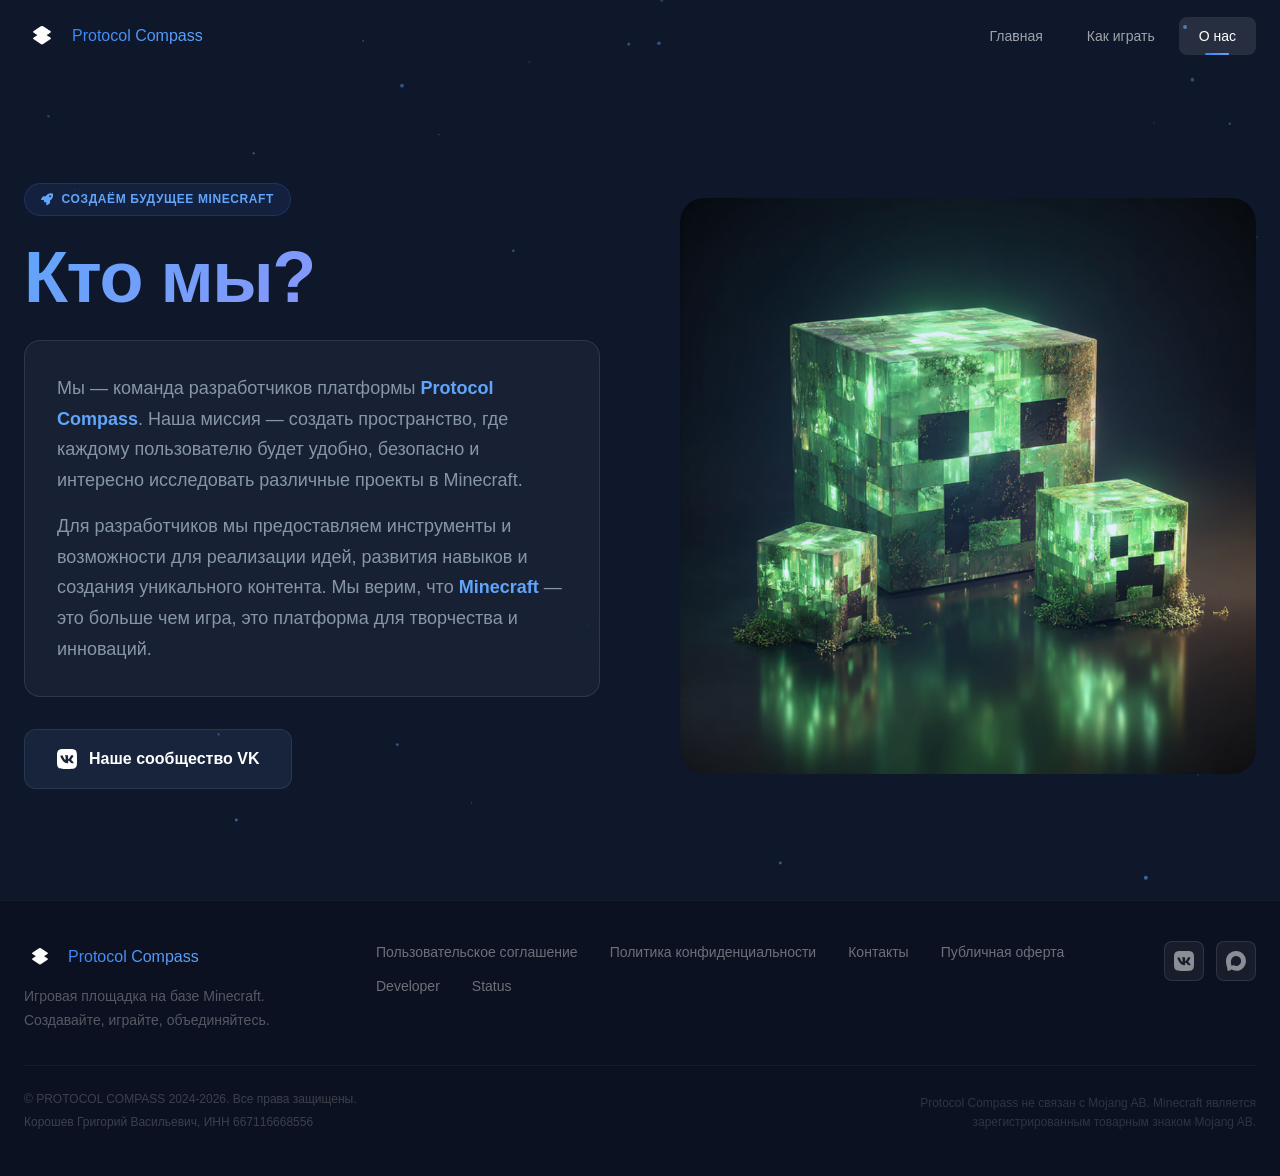
==== about.html @ 7a288d3c "first commit" ====
<!DOCTYPE html>
<html lang="ru">
<head>
  <meta charset="UTF-8" />
  <meta name="viewport" content="width=device-width, initial-scale=1.0" />
  <title>О нас — Protocol Compass</title>
  <link rel="stylesheet" href="css/style.css" />
  <link rel="stylesheet" href="https://cdnjs.cloudflare.com/ajax/libs/font-awesome/6.5.1/css/all.min.css" />
</head>
<body class="">
  <canvas id="particle-canvas" aria-hidden="true"></canvas>
  <header class="header">
    <div class="header-inner">
      <a href="index.html" class="logo">
        <img src="assets/logo-compass.png" alt="Protocol Compass" />
        <span class="gradient-text-blue font-bold text-lg">Protocol Compass</span>
      </a>
      <nav class="nav-desktop">
        <a href="index.html" class="">Главная</a>
        <a href="how-to-play.html" class="">Как играть</a>
        <a href="about.html" class="active">О нас</a>
      </nav>
      <button class="mobile-toggle" aria-label="Menu">
        <i class="fas fa-bars"></i>
      </button>
    </div>
    <div class="mobile-menu">
      <a href="index.html" class="">Главная</a>
      <a href="how-to-play.html" class="">Как играть</a>
      <a href="about.html" class="active">О нас</a>
    </div>
  </header>
  <main>
    <div class="relative z-10">
      <section class="about-section">
        <div class="hero-inner">
          <div class="hero-content">
            <div class="hero-badge anim-fade-up">
              <i class="fas fa-rocket text-xs text-blue-400"></i>
              <span>Создаём будущее Minecraft</span>
            </div>
            <h1 class="hero-title gradient-text anim-fade-up delay-1">
              Кто мы?
            </h1>
            <div class="about-box anim-fade-up delay-2">
              <p>
                Мы — команда разработчиков платформы <span class="highlight">Protocol Compass</span>.
                Наша миссия — создать пространство, где каждому пользователю будет удобно,
                безопасно и интересно исследовать различные проекты в Minecraft.
              </p>
              <p>
                Для разработчиков мы предоставляем инструменты и возможности для реализации
                идей, развития навыков и создания уникального контента. Мы верим, что
                <span class="highlight">Minecraft</span> — это больше чем игра, это платформа для творчества и
                инноваций.
              </p>
            </div>
            <div class="about-buttons anim-fade-up delay-3">
              <a href="" target="_blank" rel="noopener noreferrer" class="btn btn-vk">
                <svg width="20" height="20" viewBox="0 0 24 24" fill="none" xmlns="http://www.w3.org/2000/svg"
                  style="display:inline-block;vertical-align:middle;">
                  <path
                    d="M15.684 0H8.316C1.592 0 0 1.592 0 8.316v7.368C0 22.408 1.592 24 8.316 24h7.368C22.408 24 24 22.408 24 15.684V8.316C24 1.592 22.408 0 15.684 0zm3.692 17.123h-1.744c-.66 0-.864-.525-2.05-1.714-1.033-1.033-1.49-1.171-1.744-1.171-.356 0-.458.102-.458.593v1.575c0 .424-.135.678-1.253.678-1.846 0-3.896-1.118-5.335-3.202C4.624 10.857 4 8.673 4 8.22c0-.254.102-.491.593-.491h1.744c.44 0 .61.203.78.677.847 2.456 2.274 4.607 2.862 4.607.22 0 .322-.102.322-.66V9.721c-.068-1.186-.695-1.287-.695-1.71 0-.203.17-.407.44-.407h2.744c.373 0 .508.203.508.643v3.473c0 .372.17.508.271.508.22 0 .407-.136.813-.542 1.254-1.406 2.151-3.574 2.151-3.574.119-.254.322-.491.763-.491h1.744c.525 0 .644.27.525.643-.22 1.017-2.354 4.031-2.354 4.031-.186.305-.254.44 0 .78.186.254.796.779 1.203 1.253.745.847 1.32 1.558 1.473 2.05.17.49-.085.744-.576.744z"
                    fill="currentColor" />
                </svg>
                Наше сообщество VK
              </a>
            </div>
          </div>
          <div class="about-image anim-scale delay-2">
            <div class="about-image-inner" style="padding: 0; background: transparent; border: none;">
              <img src="assets/crip.png" alt="Protocol Compass"
                style="width: 100%; height: 100%; object-fit: cover; border-radius: 24px;" />
            </div>
          </div>
        </div>
      </section>
    </div>
  </main>
  <footer class="footer">
    <div class="footer-inner">
      <div class="footer-top">
        <div class="footer-brand">
          <a href="index.html" class="logo">
            <img src="assets/logo-compass.png" alt="" style="width:32px;height:32px;" />
            <span class="gradient-text-blue font-bold text-lg">Protocol Compass</span>
          </a>
          <p>Игровая площадка на базе Minecraft. Создавайте, играйте, объединяйтесь.</p>
        </div>
        <div class="footer-links">
          <a href="terms.html">Пользовательское соглашение</a>
          <a href="policy.html">Политика конфиденциальности</a>
          <a href="contacts.html">Контакты</a>
          <a href="assets/oferta_667116668556.docx" target="_blank">Публичная оферта</a>
          <a href="https://developer.protocol-compass.ru" target="_blank">Developer</a>
          <a href="https://status.protocol-compass.ru" target="_blank">Status</a>
        </div>
        <div class="footer-social">
          <a href="" target="_blank" rel="noopener noreferrer" aria-label="VK">
            <svg width="20" height="20" viewBox="0 0 24 24" fill="none" xmlns="http://www.w3.org/2000/svg"
              style="display:inline-block;vertical-align:middle;">
              <path
                d="M15.684 0H8.316C1.592 0 0 1.592 0 8.316v7.368C0 22.408 1.592 24 8.316 24h7.368C22.408 24 24 22.408 24 15.684V8.316C24 1.592 22.408 0 15.684 0zm3.692 17.123h-1.744c-.66 0-.864-.525-2.05-1.714-1.033-1.033-1.49-1.171-1.744-1.171-.356 0-.458.102-.458.593v1.575c0 .424-.135.678-1.253.678-1.846 0-3.896-1.118-5.335-3.202C4.624 10.857 4 8.673 4 8.22c0-.254.102-.491.593-.491h1.744c.44 0 .61.203.78.677.847 2.456 2.274 4.607 2.862 4.607.22 0 .322-.102.322-.66V9.721c-.068-1.186-.695-1.287-.695-1.71 0-.203.17-.407.44-.407h2.744c.373 0 .508.203.508.643v3.473c0 .372.17.508.271.508.22 0 .407-.136.813-.542 1.254-1.406 2.151-3.574 2.151-3.574.119-.254.322-.491.763-.491h1.744c.525 0 .644.27.525.643-.22 1.017-2.354 4.031-2.354 4.031-.186.305-.254.44 0 .78.186.254.796.779 1.203 1.253.745.847 1.32 1.558 1.473 2.05.17.49-.085.744-.576.744z"
                fill="currentColor" />
            </svg>
          </a>
          <a href="" target="_blank" rel="noopener noreferrer" aria-label="Max">
            <svg width="20" height="20" viewBox="0 0 42 42" fill="none" xmlns="http://www.w3.org/2000/svg"
              style="display:inline-block;vertical-align:middle;">
              <path fill-rule="evenodd" clip-rule="evenodd"
                d="M21.39 41.58C17.28 41.58 15.37 40.98 12.05 38.58C9.95 41.28 3.3 43.39 3.01 39.78C3.01 37.07 2.41 34.78 1.73 32.28C0.92 29.2 0 25.77 0 20.8C0 8.93 9.74 0 21.28 0C32.83 0 41.88 9.37 41.88 20.91C41.8986 26.3666 39.7516 31.6076 35.9101 35.4829C32.0686 39.3581 26.8465 41.5509 21.39 41.58ZM21.56 10.26C15.94 9.97 11.56 13.86 10.59 19.96C9.79 25.01 11.21 31.16 12.42 31.48C13 31.62 14.46 30.44 15.37 29.53C16.8747 30.5695 18.627 31.1938 20.45 31.34C23.2493 31.4746 25.9896 30.5057 28.0821 28.6414C30.1745 26.777 31.452 24.1662 31.64 21.37C31.7494 18.568 30.7545 15.8351 28.8694 13.7592C26.9842 11.6833 24.3595 10.4303 21.56 10.27V10.26Z"
                fill="currentColor" />
            </svg>
          </a>
        </div>
      </div>
      <div class="footer-bottom">
        <div class="footer-copyright">
          <p>© PROTOCOL COMPASS 2024-2026. Все права защищены.</p>
          <p>Корошев Григорий Васильевич, ИНН 667116668556</p>
        </div>
        <p class="footer-disclaimer">
          Protocol Compass не связан с Mojang AB. Minecraft является зарегистрированным товарным знаком Mojang AB.
        </p>
      </div>
    </div>
  </footer>
  <script src="js/main.js"></script>
</body>
</html>
---- css/style.css ----
:root {
  --primary: #3b82f6;
  --primary-light: #60a5fa;
  --primary-dark: #2563eb;
  --surface: #0f172a;
  --surface-light: #1e293b;
  --accent-blue: #60a5fa;
  --accent-muted: #94a3b8;
  --vk: #4c75a3;
  --max: #4681f4;
}

*,
*::before,
*::after {
  margin: 0;
  padding: 0;
  box-sizing: border-box;
}

html {
  scroll-behavior: smooth;
}

body {
  font-family:
    -apple-system, BlinkMacSystemFont, "Segoe UI", Roboto, sans-serif;
  background: var(--surface);
  color: #fff;
  line-height: 1.6;
  overflow-x: hidden;
}

a {
  text-decoration: none;
  color: inherit;
}

img {
  max-width: 100%;
  display: block;
}

.gradient-text {
  background: linear-gradient(135deg, #60a5fa, #a78bfa);
  -webkit-background-clip: text;
  -webkit-text-fill-color: transparent;
  background-clip: text;
}

.gradient-text-blue {
  background: linear-gradient(135deg, #3b82f6, #60a5fa);
  -webkit-background-clip: text;
  -webkit-text-fill-color: transparent;
  background-clip: text;
}

.glass {
  background: rgba(30, 41, 59, 0.6);
  backdrop-filter: blur(12px);
  border: 1px solid rgba(255, 255, 255, 0.08);
}

.glass-dark {
  background: rgba(15, 23, 42, 0.85);
  backdrop-filter: blur(16px);
}

.glow-button {
  box-shadow: 0 0 20px rgba(59, 130, 246, 0.3);
}

.glow-blue {
  box-shadow: 0 0 40px rgba(59, 130, 246, 0.15);
}

@keyframes pulse-slow {
  0%,
  100% {
    opacity: 1;
  }
  50% {
    opacity: 0.5;
  }
}

@keyframes fadeInUp {
  from {
    opacity: 0;
    transform: translateY(40px);
  }
  to {
    opacity: 1;
    transform: translateY(0);
  }
}

@keyframes fadeIn {
  from {
    opacity: 0;
  }
  to {
    opacity: 1;
  }
}

@keyframes scaleIn {
  from {
    opacity: 0;
    transform: scale(0.9);
  }
  to {
    opacity: 1;
    transform: scale(1);
  }
}

.animate-pulse-slow {
  animation: pulse-slow 3s ease-in-out infinite;
}

.anim-fade-up {
  animation: fadeInUp 0.8s ease-out forwards;
}

.anim-fade {
  animation: fadeIn 0.6s ease-out forwards;
}

.anim-scale {
  animation: scaleIn 1s ease-out forwards;
}

.delay-1 {
  animation-delay: 0.1s;
}
.delay-2 {
  animation-delay: 0.2s;
}
.delay-3 {
  animation-delay: 0.3s;
}
.delay-4 {
  animation-delay: 0.4s;
}
.delay-5 {
  animation-delay: 0.5s;
}
.delay-6 {
  animation-delay: 0.6s;
}

.reveal {
  opacity: 0;
  transform: translateY(30px);
  transition: all 0.8s ease-out;
}

.reveal.visible {
  opacity: 1;
  transform: translateY(0);
}

.header {
  position: fixed;
  top: 0;
  left: 0;
  right: 0;
  z-index: 50;
  transition: all 0.5s ease;
  height: 72px;
}

.header.scrolled {
  background: rgba(15, 23, 42, 0.85);
  backdrop-filter: blur(16px);
  border-bottom: 1px solid rgba(255, 255, 255, 0.1);
  box-shadow: 0 10px 30px rgba(0, 0, 0, 0.2);
}

.header-inner {
  max-width: 1280px;
  margin: 0 auto;
  padding: 0 24px;
  height: 100%;
  display: flex;
  align-items: center;
  justify-content: space-between;
}

.logo {
  display: flex;
  align-items: center;
  gap: 12px;
}

.logo img {
  width: 36px;
  height: 36px;
  object-fit: contain;
  transition: transform 0.3s;
}

.logo:hover img {
  transform: scale(1.1);
}

.nav-desktop {
  display: none;
}

.nav-desktop a {
  position: relative;
  padding: 8px 20px;
  border-radius: 8px;
  font-size: 14px;
  font-weight: 500;
  transition: all 0.3s;
  color: rgba(255, 255, 255, 0.6);
}

.nav-desktop a:hover {
  color: #fff;
  background: rgba(255, 255, 255, 0.05);
}

.nav-desktop a.active {
  color: #fff;
  background: rgba(255, 255, 255, 0.1);
}

.nav-desktop a.active::after {
  content: "";
  position: absolute;
  bottom: 0;
  left: 50%;
  transform: translateX(-50%);
  width: 24px;
  height: 2px;
  background: linear-gradient(90deg, var(--primary), var(--primary-light));
  border-radius: 1px;
}

.mobile-toggle {
  display: flex;
  width: 40px;
  height: 40px;
  align-items: center;
  justify-content: center;
  border-radius: 8px;
  color: rgba(255, 255, 255, 0.7);
  background: transparent;
  border: none;
  cursor: pointer;
  font-size: 18px;
  transition: all 0.3s;
}

.mobile-toggle:hover {
  color: #fff;
  background: rgba(255, 255, 255, 0.1);
}

.mobile-menu {
  display: none;
  background: rgba(15, 23, 42, 0.95);
  backdrop-filter: blur(16px);
  border-top: 1px solid rgba(255, 255, 255, 0.1);
  padding: 16px 24px;
}

.mobile-menu.open {
  display: block;
}

.mobile-menu a {
  display: block;
  padding: 12px 16px;
  border-radius: 8px;
  font-size: 14px;
  font-weight: 500;
  transition: all 0.3s;
  color: rgba(255, 255, 255, 0.6);
  margin-bottom: 4px;
}

.mobile-menu a:hover,
.mobile-menu a.active {
  color: #fff;
  background: rgba(255, 255, 255, 0.1);
}

main {
  position: relative;
  z-index: 10;
  padding-top: 72px;
}

.hero {
  min-height: calc(100vh - 72px);
  display: flex;
  align-items: center;
  padding: 80px 0;
}

.hero-inner {
  max-width: 1280px;
  margin: 0 auto;
  padding: 0 24px;
  width: 100%;
  display: flex;
  flex-direction: column;
  align-items: center;
  gap: 40px;
}

@media (min-width: 1024px) {
  .hero-inner {
    flex-direction: row;
    gap: 80px;
  }
}

.hero-content {
  flex: 1;
  max-width: 640px;
}

.hero-badge {
  display: inline-flex;
  align-items: center;
  gap: 8px;
  padding: 6px 16px;
  border-radius: 9999px;
  background: rgba(59, 130, 246, 0.1);
  border: 1px solid rgba(59, 130, 246, 0.2);
  margin-bottom: 24px;
  font-size: 12px;
  font-weight: 600;
  text-transform: uppercase;
  letter-spacing: 0.05em;
  color: var(--accent-blue);
}

.hero-badge .dot {
  width: 8px;
  height: 8px;
  border-radius: 50%;
  background: #4ade80;
}

.hero-title {
  font-size: 3rem;
  font-weight: 800;
  line-height: 1.05;
  letter-spacing: -0.02em;
  margin-bottom: 24px;
}

@media (min-width: 640px) {
  .hero-title {
    font-size: 3.75rem;
  }
}

@media (min-width: 1024px) {
  .hero-title {
    font-size: 4.5rem;
  }
}

.hero-subtitle {
  font-size: 1.25rem;
  font-weight: 700;
  color: #fff;
  margin-bottom: 16px;
}

@media (min-width: 640px) {
  .hero-subtitle {
    font-size: 1.5rem;
  }
}

.hero-desc {
  font-size: 1.125rem;
  color: rgba(148, 163, 184, 0.8);
  line-height: 1.7;
  margin-bottom: 40px;
  max-width: 512px;
}

.hero-buttons {
  display: flex;
  flex-direction: column;
  gap: 16px;
}

@media (min-width: 640px) {
  .hero-buttons {
    flex-direction: row;
  }
}

.btn {
  display: inline-flex;
  align-items: center;
  justify-content: center;
  gap: 12px;
  padding: 16px 32px;
  border-radius: 12px;
  font-weight: 700;
  font-size: 1rem;
  transition: all 0.3s;
  position: relative;
  overflow: hidden;
}

.btn-primary {
  background: linear-gradient(90deg, var(--primary-dark), var(--primary));
  color: #fff;
  box-shadow: 0 0 20px rgba(59, 130, 246, 0.3);
}

.btn-primary:hover {
  transform: scale(1.03);
}

.btn-primary:active {
  transform: scale(0.98);
}

.btn-vk {
  background: rgba(76, 117, 163, 0.15);
  border: 1px solid rgba(76, 117, 163, 0.25);
  color: #fff;
}

.btn-vk:hover {
  background: rgba(76, 117, 163, 0.25);
  border-color: rgba(76, 117, 163, 0.4);
  transform: scale(1.03);
}

.btn-max {
  background: rgba(70, 129, 244, 0.15);
  border: 1px solid rgba(42, 92, 170, 0.25);
  color: #fff;
}

.btn-max:hover {
  background: rgba(70, 129, 244, 0.25);
  border-color: rgba(42, 92, 170, 0.4);
  transform: scale(1.03);
}

.hero-note {
  margin-top: 16px;
  font-size: 14px;
  color: rgba(96, 165, 250, 0.5);
}

.hero-image {
  flex: 1;
  max-width: 576px;
  width: 100%;
}

.hero-image-inner {
  position: relative;
  border-radius: 24px;
  overflow: hidden;
  border: 1px solid rgba(255, 255, 255, 0.1);
  box-shadow: 0 0 40px rgba(59, 130, 246, 0.15);
  aspect-ratio: 4/3;
}

.hero-image-inner img {
  width: 100%;
  height: 100%;
  object-fit: cover;
}

.hero-image-inner::after {
  content: "";
  position: absolute;
  inset: 0;
  background: linear-gradient(
    to top right,
    rgba(59, 130, 246, 0.1),
    transparent
  );
}

.platforms-section {
  position: relative;
  padding: 96px 0;
  border-top: 1px solid rgba(255, 255, 255, 0.05);
}

.platforms-section::before {
  content: "";
  position: absolute;
  inset: 0;
  background: linear-gradient(
    to bottom,
    transparent,
    rgba(30, 41, 59, 0.3),
    transparent
  );
  pointer-events: none;
}

.section-header {
  text-align: center;
  margin-bottom: 64px;
}

.section-badge {
  display: inline-flex;
  padding: 6px 16px;
  border-radius: 9999px;
  background: rgba(59, 130, 246, 0.1);
  border: 1px solid rgba(59, 130, 246, 0.2);
  font-size: 12px;
  font-weight: 700;
  text-transform: uppercase;
  letter-spacing: 0.05em;
  color: var(--accent-blue);
  margin-bottom: 16px;
}

.section-title {
  font-size: 2.25rem;
  font-weight: 700;
  color: #fff;
  margin-bottom: 16px;
}

@media (min-width: 640px) {
  .section-title {
    font-size: 3rem;
  }
}

.section-subtitle {
  font-size: 1.125rem;
  color: rgba(148, 163, 184, 0.7);
  max-width: 448px;
  margin: 0 auto;
}

.platforms-grid {
  max-width: 1280px;
  margin: 0 auto;
  padding: 0 24px;
  display: grid;
  grid-template-columns: 1fr;
  gap: 24px;
}

@media (min-width: 768px) {
  .platforms-grid {
    grid-template-columns: repeat(3, 1fr);
  }
}

.platform-card {
  background: rgba(30, 41, 59, 0.6);
  backdrop-filter: blur(12px);
  border: 1px solid rgba(255, 255, 255, 0.08);
  border-radius: 16px;
  padding: 32px;
  text-align: center;
  transition: all 0.5s;
  position: relative;
}

.platform-card:hover {
  transform: translateY(-8px);
  border-color: rgba(59, 130, 246, 0.3);
}

.platform-badge {
  position: absolute;
  top: 16px;
  right: 16px;
  font-size: 10px;
  font-weight: 700;
  text-transform: uppercase;
  letter-spacing: 0.05em;
  padding: 4px 10px;
  border-radius: 9999px;
  background: rgba(245, 158, 11, 0.2);
  color: #fbbf24;
  border: 1px solid rgba(245, 158, 11, 0.3);
}

.platform-icon {
  width: 56px;
  height: 56px;
  border-radius: 12px;
  display: flex;
  align-items: center;
  justify-content: center;
  margin: 0 auto 24px;
  font-size: 1.5rem;
  color: #fff;
  transition: transform 0.3s;
}

.platform-card:hover .platform-icon {
  transform: scale(1.1);
}

.platform-icon.windows {
  background: linear-gradient(135deg, #0078d7, #005a9e);
}

.platform-icon.linux {
  background: linear-gradient(135deg, #fcc624, #e95420);
}

.platform-icon.macos {
  background: linear-gradient(135deg, #333, #000);
}

.platform-card h3 {
  font-size: 1.25rem;
  font-weight: 700;
  color: #fff;
  margin-bottom: 12px;
}

.platform-card p {
  font-size: 14px;
  color: rgba(148, 163, 184, 0.7);
  line-height: 1.7;
}

.steps-section {
  padding: 96px 0;
}

.steps-inner {
  max-width: 896px;
  margin: 0 auto;
  padding: 0 24px;
}

.steps-list {
  display: flex;
  flex-direction: column;
  gap: 24px;
}

.step-card {
  display: flex;
  align-items: flex-start;
  gap: 24px;
  background: rgba(30, 41, 59, 0.6);
  backdrop-filter: blur(12px);
  border: 1px solid rgba(255, 255, 255, 0.08);
  border-radius: 16px;
  padding: 24px 32px;
  transition: all 0.5s;
}

.step-card:hover {
  border-color: rgba(59, 130, 246, 0.3);
  transform: translateY(-4px);
}

.step-icon {
  flex-shrink: 0;
  width: 56px;
  height: 56px;
  border-radius: 12px;
  background: linear-gradient(135deg, var(--primary-dark), var(--primary));
  display: flex;
  align-items: center;
  justify-content: center;
  color: #fff;
  font-size: 1.25rem;
  transition: transform 0.3s;
}

.step-card:hover .step-icon {
  transform: scale(1.1);
}

.step-content {
  flex: 1;
}

.step-num {
  font-size: 12px;
  font-weight: 700;
  text-transform: uppercase;
  letter-spacing: 0.05em;
  color: rgba(96, 165, 250, 0.6);
  margin-bottom: 8px;
}

.step-content h3 {
  font-size: 1.25rem;
  font-weight: 700;
  color: #fff;
  margin-bottom: 8px;
}

.step-content p {
  color: rgba(148, 163, 184, 0.7);
  line-height: 1.7;
}

.cta-section {
  text-align: center;
  margin-top: 64px;
}

.about-section {
  min-height: calc(100vh - 72px);
  display: flex;
  align-items: center;
  padding: 80px 0;
}

.about-box {
  background: rgba(30, 41, 59, 0.6);
  backdrop-filter: blur(12px);
  border: 1px solid rgba(255, 255, 255, 0.1);
  border-radius: 16px;
  padding: 32px;
  margin-bottom: 32px;
  transition: border-color 0.3s;
}

.about-box:hover {
  border-color: rgba(59, 130, 246, 0.2);
}

.about-box p {
  font-size: 1.125rem;
  color: rgba(148, 163, 184, 0.9);
  line-height: 1.7;
  margin-bottom: 16px;
}

.about-box p:last-child {
  margin-bottom: 0;
}

.about-box .highlight {
  color: var(--accent-blue);
  font-weight: 600;
}

.about-image {
  flex: 1;
  max-width: 576px;
  width: 100%;
}

.about-image-inner {
  position: relative;
  border-radius: 24px;
  overflow: hidden;
  background: rgba(30, 41, 59, 0.6);
  backdrop-filter: blur(12px);
  border: 1px solid rgba(255, 255, 255, 0.05);
  aspect-ratio: 1/1;
  display: flex;
  align-items: center;
  justify-content: center;
}

.about-image-inner::before {
  content: "";
  position: absolute;
  inset: 0;
  background: radial-gradient(
    ellipse at center,
    rgba(59, 130, 246, 0.2),
    transparent
  );
}

.about-image-inner i {
  font-size: 8rem;
  color: rgba(59, 130, 246, 0.3);
  animation: pulse-slow 3s ease-in-out infinite;
}

.contacts-section {
  padding: 64px 0;
}

.contacts-inner {
  max-width: 896px;
  margin: 0 auto;
  padding: 0 24px;
}

.contacts-grid {
  display: grid;
  grid-template-columns: 1fr;
  gap: 24px;
}

@media (min-width: 768px) {
  .contacts-grid {
    grid-template-columns: repeat(2, 1fr);
  }
}

@media (min-width: 1024px) {
  .contacts-grid {
    grid-template-columns: repeat(3, 1fr);
  }
}

.contact-card {
  background: rgba(30, 41, 59, 0.5);
  border: 1px solid rgba(59, 130, 246, 0.2);
  border-radius: 16px;
  padding: 24px;
  transition: all 0.3s;
}

.contact-card:hover {
  transform: translateY(-4px);
  box-shadow: 0 15px 30px rgba(0, 0, 0, 0.3);
  border-color: rgba(59, 130, 246, 0.4);
}

.contact-icon {
  width: 48px;
  height: 48px;
  border-radius: 12px;
  display: flex;
  align-items: center;
  justify-content: center;
  color: #fff;
  font-size: 1.25rem;
  margin-bottom: 20px;
  transition: transform 0.3s;
}

.contact-card:hover .contact-icon {
  transform: scale(1.1);
}

.contact-icon.vk {
  background: linear-gradient(135deg, #4c75a3, #3b5e8c);
}
.contact-icon.max {
  background: linear-gradient(135deg, #ff6b00, #cc5500);
}
.contact-icon.email {
  background: linear-gradient(135deg, var(--primary), var(--primary-dark));
}

.contact-card h3 {
  font-size: 1.125rem;
  font-weight: 700;
  color: #fff;
  margin-bottom: 8px;
}

.contact-card p {
  font-size: 14px;
  color: rgba(148, 163, 184, 0.8);
  line-height: 1.7;
  margin-bottom: 16px;
  min-height: 60px;
}

.contact-link {
  display: inline-flex;
  align-items: center;
  gap: 8px;
  font-size: 14px;
  font-weight: 600;
  color: var(--primary-light);
  transition: color 0.3s;
}

.contact-link:hover {
  color: var(--accent-blue);
}

.legal-section {
  padding: 64px 0;
}

.legal-inner {
  max-width: 896px;
  margin: 0 auto;
  padding: 0 24px;
}

.legal-title {
  font-size: 2.25rem;
  font-weight: 800;
  margin-bottom: 48px;
}

@media (min-width: 640px) {
  .legal-title {
    font-size: 3rem;
  }
}

.legal-block {
  margin-bottom: 32px;
}

.legal-block h2 {
  font-size: 1.25rem;
  font-weight: 700;
  color: var(--primary-light);
  margin-bottom: 16px;
  padding-bottom: 8px;
  border-bottom: 1px solid rgba(59, 130, 246, 0.2);
}

.legal-block > p {
  font-size: 14px;
  color: var(--accent-muted);
  line-height: 1.7;
  margin-bottom: 16px;
}

.legal-block strong {
  color: #fff;
}

.accordion-item {
  margin-bottom: 8px;
  border-radius: 8px;
  background: rgba(30, 58, 138, 0.1);
  border: 1px solid rgba(59, 130, 246, 0.2);
  overflow: hidden;
  transition: all 0.3s;
}

.accordion-header {
  width: 100%;
  display: flex;
  align-items: center;
  justify-content: space-between;
  padding: 16px 20px;
  text-align: left;
  background: none;
  border: none;
  cursor: pointer;
  color: rgba(148, 163, 184, 0.85);
  font-size: 14px;
  line-height: 1.6;
  transition: background 0.3s;
}

.accordion-header:hover {
  background: rgba(59, 130, 246, 0.05);
}

.accordion-header span {
  font-weight: 700;
  color: #fff;
  padding-right: 16px;
}

.accordion-header i {
  color: var(--primary);
  font-size: 12px;
  transition: transform 0.3s;
  flex-shrink: 0;
}

.accordion-item.open .accordion-header i {
  transform: rotate(180deg);
}

.accordion-body {
  max-height: 0;
  overflow: hidden;
  transition: max-height 0.4s ease-out;
}

.accordion-item.open .accordion-body {
  max-height: 2000px;
}

.accordion-content {
  padding: 16px 20px;
  border-top: 1px solid rgba(59, 130, 246, 0.1);
  font-size: 14px;
  color: rgba(148, 163, 184, 0.85);
  line-height: 1.7;
  background: rgba(15, 23, 42, 0.4);
}

.accordion-content p {
  margin-bottom: 12px;
}

.accordion-content ul {
  list-style: disc;
  padding-left: 20px;
  margin-top: 8px;
}

.accordion-content li {
  margin-bottom: 4px;
}

.accordion-content strong {
  color: #fff;
}

.legal-footer {
  margin-top: 48px;
  font-size: 12px;
  color: rgba(96, 165, 250, 0.4);
}

.footer {
  position: relative;
  border-top: 1px solid rgba(255, 255, 255, 0.05);
  background: #0b1120;
}

.footer-inner {
  max-width: 1280px;
  margin: 0 auto;
  padding: 40px 24px;
}

.footer-top {
  display: flex;
  flex-direction: column;
  gap: 32px;
  margin-bottom: 32px;
}

@media (min-width: 1024px) {
  .footer-top {
    flex-direction: row;
    align-items: flex-start;
    justify-content: space-between;
  }
}

.footer-brand {
  max-width: 320px;
}

.footer-brand p {
  font-size: 14px;
  color: rgba(255, 255, 255, 0.3);
  line-height: 1.7;
  margin-top: 12px;
}

.footer-links {
  display: flex;
  flex-wrap: wrap;
  gap: 12px 32px;
}

.footer-links a {
  font-size: 14px;
  color: rgba(255, 255, 255, 0.4);
  transition: color 0.3s;
}

.footer-links a:hover {
  color: var(--accent-blue);
}

.footer-social {
  display: flex;
  gap: 12px;
}

.footer-social a {
  width: 40px;
  height: 40px;
  border-radius: 8px;
  background: rgba(255, 255, 255, 0.05);
  border: 1px solid rgba(255, 255, 255, 0.1);
  display: flex;
  align-items: center;
  justify-content: center;
  color: rgba(255, 255, 255, 0.5);
  transition: all 0.3s;
}

.footer-social a:hover {
  color: var(--vk);
  border-color: rgba(76, 117, 163, 0.3);
  background: rgba(76, 117, 163, 0.1);
}

.footer-social a:last-child:hover {
  color: var(--max);
  border-color: rgba(70, 129, 244, 0.3);
  background: rgba(42, 92, 170, 0.1);
}

.footer-bottom {
  border-top: 1px solid rgba(255, 255, 255, 0.05);
  padding-top: 24px;
  display: flex;
  flex-direction: column;
  gap: 16px;
  align-items: center;
}

@media (min-width: 640px) {
  .footer-bottom {
    flex-direction: row;
    justify-content: space-between;
  }
}

.footer-copyright {
  font-size: 12px;
  color: rgba(255, 255, 255, 0.2);
  text-align: center;
}

.footer-copyright p {
  margin-bottom: 4px;
}

.footer-disclaimer {
  font-size: 12px;
  color: rgba(255, 255, 255, 0.15);
  text-align: center;
  max-width: 448px;
}
@media (min-width: 640px) {
  .footer-copyright,
  .footer-disclaimer {
    text-align: left;
  }
  .footer-disclaimer {
    text-align: right;
  }
}
@media (min-width: 768px) {
  .nav-desktop {
    display: flex;
    align-items: center;
    gap: 4px;
  }
  .mobile-toggle {
    display: none;
  }
}
#particle-canvas {
  position: fixed;
  inset: 0;
  z-index: 0;
  pointer-events: none;
}
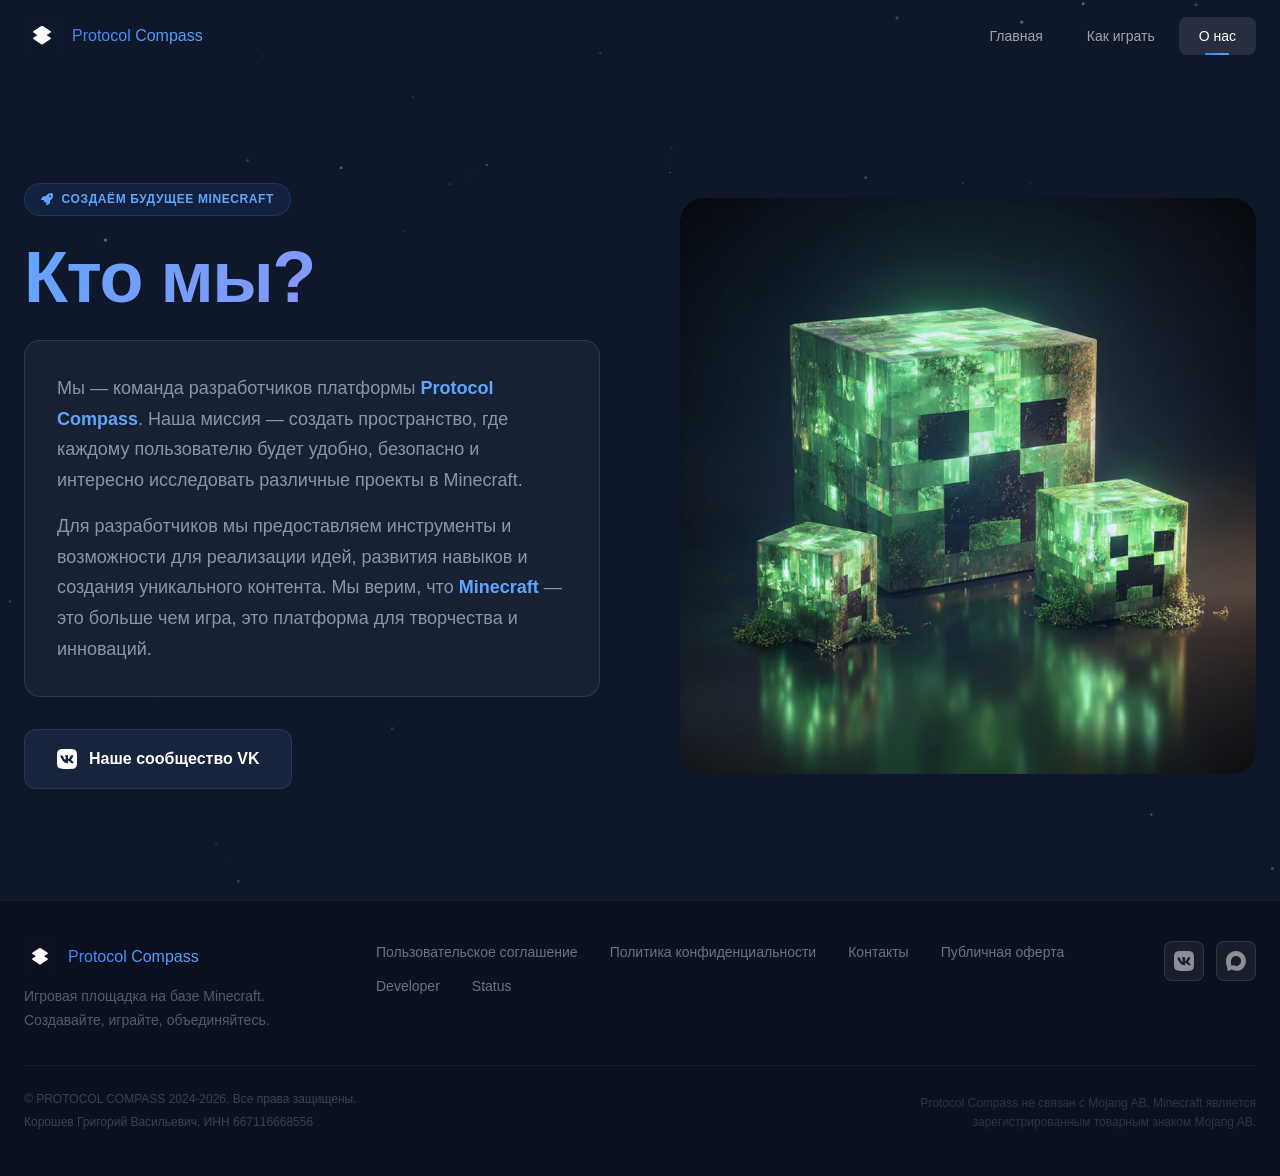
==== commit afea91d8: "Update about.html" ====
--- a/about.html
+++ b/about.html
@@ -1,130 +1,123 @@
-<!DOCTYPE html>
+<!doctype html>
 <html lang="ru">
-<head>
-  <meta charset="UTF-8" />
-  <meta name="viewport" content="width=device-width, initial-scale=1.0" />
-  <title>О нас — Protocol Compass</title>
-  <link rel="stylesheet" href="css/style.css" />
-  <link rel="stylesheet" href="https://cdnjs.cloudflare.com/ajax/libs/font-awesome/6.5.1/css/all.min.css" />
-</head>
-<body class="">
-  <canvas id="particle-canvas" aria-hidden="true"></canvas>
-  <header class="header">
-    <div class="header-inner">
-      <a href="index.html" class="logo">
-        <img src="assets/logo-compass.png" alt="Protocol Compass" />
-        <span class="gradient-text-blue font-bold text-lg">Protocol Compass</span>
-      </a>
-      <nav class="nav-desktop">
+  <head>
+    <meta charset="UTF-8">
+    <meta name="viewport" content="width=device-width, initial-scale=1.0">
+    <title>О нас — Protocol Compass</title>
+    <link rel="stylesheet" href="css/style.css">
+    <link rel="stylesheet" href="https://cdnjs.cloudflare.com/ajax/libs/font-awesome/6.5.1/css/all.min.css">
+  </head>
+  <body class="">
+    <canvas id="particle-canvas" aria-hidden="true"></canvas>
+    <header class="header">
+      <div class="header-inner">
+        <a href="index.html" class="logo">
+          <img src="assets/logo-compass.png" alt="Protocol Compass">
+          <span class="gradient-text-blue font-bold text-lg">Protocol Compass</span>
+        </a>
+        <nav class="nav-desktop">
+          <a href="index.html" class="">Главная</a>
+          <a href="how-to-play.html" class="">Как играть</a>
+          <a href="about.html" class="active">О нас</a>
+        </nav>
+        <button class="mobile-toggle" aria-label="Menu">
+          <i class="fas fa-bars"></i>
+        </button>
+      </div>
+      <div class="mobile-menu">
         <a href="index.html" class="">Главная</a>
         <a href="how-to-play.html" class="">Как играть</a>
         <a href="about.html" class="active">О нас</a>
-      </nav>
-      <button class="mobile-toggle" aria-label="Menu">
-        <i class="fas fa-bars"></i>
-      </button>
-    </div>
-    <div class="mobile-menu">
-      <a href="index.html" class="">Главная</a>
-      <a href="how-to-play.html" class="">Как играть</a>
-      <a href="about.html" class="active">О нас</a>
-    </div>
-  </header>
-  <main>
-    <div class="relative z-10">
-      <section class="about-section">
-        <div class="hero-inner">
-          <div class="hero-content">
-            <div class="hero-badge anim-fade-up">
-              <i class="fas fa-rocket text-xs text-blue-400"></i>
-              <span>Создаём будущее Minecraft</span>
+      </div>
+    </header>
+    <main>
+      <div class="relative z-10">
+        <section class="about-section">
+          <div class="hero-inner">
+            <div class="hero-content">
+              <div class="hero-badge anim-fade-up">
+                <i class="fas fa-rocket text-xs text-blue-400"></i>
+                <span>Создаём будущее Minecraft</span>
+              </div>
+              <h1 class="hero-title gradient-text anim-fade-up delay-1">
+                Кто мы?
+              </h1>
+              <div class="about-box anim-fade-up delay-2">
+                <p>
+                  Мы — команда разработчиков платформы
+                  <span class="highlight">Protocol Compass</span>. Наша миссия —
+                  создать пространство, где каждому пользователю будет удобно,
+                  безопасно и интересно исследовать различные проекты в
+                  Minecraft.
+                </p>
+                <p>
+                  Для разработчиков мы предоставляем инструменты и возможности
+                  для реализации идей, развития навыков и создания уникального
+                  контента. Мы верим, что
+                  <span class="highlight">Minecraft</span> — это больше чем
+                  игра, это платформа для творчества и инноваций.
+                </p>
+              </div>
+              <div class="about-buttons anim-fade-up delay-3">
+                <a href="" target="_blank" rel="noopener noreferrer" class="btn btn-vk">
+                  <svg width="20" height="20" viewBox="0 0 24 24" fill="none" xmlns="http://www.w3.org/2000/svg" style="display: inline-block; vertical-align: middle">
+                    <path d="M15.684 0H8.316C1.592 0 0 1.592 0 8.316v7.368C0 22.408 1.592 24 8.316 24h7.368C22.408 24 24 22.408 24 15.684V8.316C24 1.592 22.408 0 15.684 0zm3.692 17.123h-1.744c-.66 0-.864-.525-2.05-1.714-1.033-1.033-1.49-1.171-1.744-1.171-.356 0-.458.102-.458.593v1.575c0 .424-.135.678-1.253.678-1.846 0-3.896-1.118-5.335-3.202C4.624 10.857 4 8.673 4 8.22c0-.254.102-.491.593-.491h1.744c.44 0 .61.203.78.677.847 2.456 2.274 4.607 2.862 4.607.22 0 .322-.102.322-.66V9.721c-.068-1.186-.695-1.287-.695-1.71 0-.203.17-.407.44-.407h2.744c.373 0 .508.203.508.643v3.473c0 .372.17.508.271.508.22 0 .407-.136.813-.542 1.254-1.406 2.151-3.574 2.151-3.574.119-.254.322-.491.763-.491h1.744c.525 0 .644.27.525.643-.22 1.017-2.354 4.031-2.354 4.031-.186.305-.254.44 0 .78.186.254.796.779 1.203 1.253.745.847 1.32 1.558 1.473 2.05.17.49-.085.744-.576.744z" fill="currentColor"/>
+                  </svg>
+                  Наше сообщество VK
+                </a>
+              </div>
             </div>
-            <h1 class="hero-title gradient-text anim-fade-up delay-1">
-              Кто мы?
-            </h1>
-            <div class="about-box anim-fade-up delay-2">
-              <p>
-                Мы — команда разработчиков платформы <span class="highlight">Protocol Compass</span>.
-                Наша миссия — создать пространство, где каждому пользователю будет удобно,
-                безопасно и интересно исследовать различные проекты в Minecraft.
-              </p>
-              <p>
-                Для разработчиков мы предоставляем инструменты и возможности для реализации
-                идей, развития навыков и создания уникального контента. Мы верим, что
-                <span class="highlight">Minecraft</span> — это больше чем игра, это платформа для творчества и
-                инноваций.
-              </p>
-            </div>
-            <div class="about-buttons anim-fade-up delay-3">
-              <a href="" target="_blank" rel="noopener noreferrer" class="btn btn-vk">
-                <svg width="20" height="20" viewBox="0 0 24 24" fill="none" xmlns="http://www.w3.org/2000/svg"
-                  style="display:inline-block;vertical-align:middle;">
-                  <path
-                    d="M15.684 0H8.316C1.592 0 0 1.592 0 8.316v7.368C0 22.408 1.592 24 8.316 24h7.368C22.408 24 24 22.408 24 15.684V8.316C24 1.592 22.408 0 15.684 0zm3.692 17.123h-1.744c-.66 0-.864-.525-2.05-1.714-1.033-1.033-1.49-1.171-1.744-1.171-.356 0-.458.102-.458.593v1.575c0 .424-.135.678-1.253.678-1.846 0-3.896-1.118-5.335-3.202C4.624 10.857 4 8.673 4 8.22c0-.254.102-.491.593-.491h1.744c.44 0 .61.203.78.677.847 2.456 2.274 4.607 2.862 4.607.22 0 .322-.102.322-.66V9.721c-.068-1.186-.695-1.287-.695-1.71 0-.203.17-.407.44-.407h2.744c.373 0 .508.203.508.643v3.473c0 .372.17.508.271.508.22 0 .407-.136.813-.542 1.254-1.406 2.151-3.574 2.151-3.574.119-.254.322-.491.763-.491h1.744c.525 0 .644.27.525.643-.22 1.017-2.354 4.031-2.354 4.031-.186.305-.254.44 0 .78.186.254.796.779 1.203 1.253.745.847 1.32 1.558 1.473 2.05.17.49-.085.744-.576.744z"
-                    fill="currentColor" />
-                </svg>
-                Наше сообщество VK
-              </a>
+            <div class="about-image anim-scale delay-2">
+              <div class="about-image-inner" style="padding: 0; background: transparent; border: none">
+                <img src="assets/crip.png" alt="Protocol Compass" style="width: 100%; height: 100%; object-fit: cover; border-radius: 24px;">
+              </div>
             </div>
           </div>
-          <div class="about-image anim-scale delay-2">
-            <div class="about-image-inner" style="padding: 0; background: transparent; border: none;">
-              <img src="assets/crip.png" alt="Protocol Compass"
-                style="width: 100%; height: 100%; object-fit: cover; border-radius: 24px;" />
-            </div>
+        </section>
+      </div>
+    </main>
+    <footer class="footer">
+      <div class="footer-inner">
+        <div class="footer-top">
+          <div class="footer-brand">
+            <a href="index.html" class="logo">
+              <img src="assets/logo-compass.png" alt="" style="width: 32px; height: 32px">
+              <span class="gradient-text-blue font-bold text-lg">Protocol Compass</span>
+            </a>
+            <p>
+              Игровая площадка на базе Minecraft. Создавайте, играйте, объединяйтесь.
+            </p>
+          </div>
+          <div class="footer-links">
+            <a href="terms.html">Пользовательское соглашение</a>
+            <a href="policy.html">Политика конфиденциальности</a>
+            <a href="contacts.html">Контакты</a>
+            <a href="assets/oferta_667116668556.docx" target="_blank">Публичная оферта</a>
+            <a href="https://developer.protocol-compass.ru" target="_blank">Developer</a>
+            <a href="https://status.protocol-compass.ru" target="_blank">Status</a>
+          </div>
+          <div class="footer-social">
+            <a href="" target="_blank" rel="noopener noreferrer" aria-label="VK">
+              <svg width="20" height="20" viewBox="0 0 24 24" fill="none" xmlns="http://www.w3.org/2000/svg" style="display: inline-block; vertical-align: middle">
+                <path d="M15.684 0H8.316C1.592 0 0 1.592 0 8.316v7.368C0 22.408 1.592 24 8.316 24h7.368C22.408 24 24 22.408 24 15.684V8.316C24 1.592 22.408 0 15.684 0zm3.692 17.123h-1.744c-.66 0-.864-.525-2.05-1.714-1.033-1.033-1.49-1.171-1.744-1.171-.356 0-.458.102-.458.593v1.575c0 .424-.135.678-1.253.678-1.846 0-3.896-1.118-5.335-3.202C4.624 10.857 4 8.673 4 8.22c0-.254.102-.491.593-.491h1.744c.44 0 .61.203.78.677.847 2.456 2.274 4.607 2.862 4.607.22 0 .322-.102.322-.66V9.721c-.068-1.186-.695-1.287-.695-1.71 0-.203.17-.407.44-.407h2.744c.373 0 .508.203.508.643v3.473c0 .372.17.508.271.508.22 0 .407-.136.813-.542 1.254-1.406 2.151-3.574 2.151-3.574.119-.254.322-.491.763-.491h1.744c.525 0 .644.27.525.643-.22 1.017-2.354 4.031-2.354 4.031-.186.305-.254.44 0 .78.186.254.796.779 1.203 1.253.745.847 1.32 1.558 1.473 2.05.17.49-.085.744-.576.744z" fill="currentColor"/>
+              </svg>
+            </a>
+            <a href="" target="_blank" rel="noopener noreferrer" aria-label="Max">
+              <svg width="20" height="20" viewBox="0 0 42 42" fill="none" xmlns="http://www.w3.org/2000/svg" style="display: inline-block; vertical-align: middle">
+                <path fill-rule="evenodd" clip-rule="evenodd" d="M21.39 41.58C17.28 41.58 15.37 40.98 12.05 38.58C9.95 41.28 3.3 43.39 3.01 39.78C3.01 37.07 2.41 34.78 1.73 32.28C0.92 29.2 0 25.77 0 20.8C0 8.93 9.74 0 21.28 0C32.83 0 41.88 9.37 41.88 20.91C41.8986 26.3666 39.7516 31.6076 35.9101 35.4829C32.0686 39.3581 26.8465 41.5509 21.39 41.58ZM21.56 10.26C15.94 9.97 11.56 13.86 10.59 19.96C9.79 25.01 11.21 31.16 12.42 31.48C13 31.62 14.46 30.44 15.37 29.53C16.8747 30.5695 18.627 31.1938 20.45 31.34C23.2493 31.4746 25.9896 30.5057 28.0821 28.6414C30.1745 26.777 31.452 24.1662 31.64 21.37C31.7494 18.568 30.7545 15.8351 28.8694 13.7592C26.9842 11.6833 24.3595 10.4303 21.56 10.27V10.26Z" fill="currentColor"/>
+              </svg>
+            </a>
           </div>
         </div>
-      </section>
-    </div>
-  </main>
-  <footer class="footer">
-    <div class="footer-inner">
-      <div class="footer-top">
-        <div class="footer-brand">
-          <a href="index.html" class="logo">
-            <img src="assets/logo-compass.png" alt="" style="width:32px;height:32px;" />
-            <span class="gradient-text-blue font-bold text-lg">Protocol Compass</span>
-          </a>
-          <p>Игровая площадка на базе Minecraft. Создавайте, играйте, объединяйтесь.</p>
-        </div>
-        <div class="footer-links">
-          <a href="terms.html">Пользовательское соглашение</a>
-          <a href="policy.html">Политика конфиденциальности</a>
-          <a href="contacts.html">Контакты</a>
-          <a href="assets/oferta_667116668556.docx" target="_blank">Публичная оферта</a>
-          <a href="https://developer.protocol-compass.ru" target="_blank">Developer</a>
-          <a href="https://status.protocol-compass.ru" target="_blank">Status</a>
-        </div>
-        <div class="footer-social">
-          <a href="" target="_blank" rel="noopener noreferrer" aria-label="VK">
-            <svg width="20" height="20" viewBox="0 0 24 24" fill="none" xmlns="http://www.w3.org/2000/svg"
-              style="display:inline-block;vertical-align:middle;">
-              <path
-                d="M15.684 0H8.316C1.592 0 0 1.592 0 8.316v7.368C0 22.408 1.592 24 8.316 24h7.368C22.408 24 24 22.408 24 15.684V8.316C24 1.592 22.408 0 15.684 0zm3.692 17.123h-1.744c-.66 0-.864-.525-2.05-1.714-1.033-1.033-1.49-1.171-1.744-1.171-.356 0-.458.102-.458.593v1.575c0 .424-.135.678-1.253.678-1.846 0-3.896-1.118-5.335-3.202C4.624 10.857 4 8.673 4 8.22c0-.254.102-.491.593-.491h1.744c.44 0 .61.203.78.677.847 2.456 2.274 4.607 2.862 4.607.22 0 .322-.102.322-.66V9.721c-.068-1.186-.695-1.287-.695-1.71 0-.203.17-.407.44-.407h2.744c.373 0 .508.203.508.643v3.473c0 .372.17.508.271.508.22 0 .407-.136.813-.542 1.254-1.406 2.151-3.574 2.151-3.574.119-.254.322-.491.763-.491h1.744c.525 0 .644.27.525.643-.22 1.017-2.354 4.031-2.354 4.031-.186.305-.254.44 0 .78.186.254.796.779 1.203 1.253.745.847 1.32 1.558 1.473 2.05.17.49-.085.744-.576.744z"
-                fill="currentColor" />
-            </svg>
-          </a>
-          <a href="" target="_blank" rel="noopener noreferrer" aria-label="Max">
-            <svg width="20" height="20" viewBox="0 0 42 42" fill="none" xmlns="http://www.w3.org/2000/svg"
-              style="display:inline-block;vertical-align:middle;">
-              <path fill-rule="evenodd" clip-rule="evenodd"
-                d="M21.39 41.58C17.28 41.58 15.37 40.98 12.05 38.58C9.95 41.28 3.3 43.39 3.01 39.78C3.01 37.07 2.41 34.78 1.73 32.28C0.92 29.2 0 25.77 0 20.8C0 8.93 9.74 0 21.28 0C32.83 0 41.88 9.37 41.88 20.91C41.8986 26.3666 39.7516 31.6076 35.9101 35.4829C32.0686 39.3581 26.8465 41.5509 21.39 41.58ZM21.56 10.26C15.94 9.97 11.56 13.86 10.59 19.96C9.79 25.01 11.21 31.16 12.42 31.48C13 31.62 14.46 30.44 15.37 29.53C16.8747 30.5695 18.627 31.1938 20.45 31.34C23.2493 31.4746 25.9896 30.5057 28.0821 28.6414C30.1745 26.777 31.452 24.1662 31.64 21.37C31.7494 18.568 30.7545 15.8351 28.8694 13.7592C26.9842 11.6833 24.3595 10.4303 21.56 10.27V10.26Z"
-                fill="currentColor" />
-            </svg>
-          </a>
+        <div class="footer-bottom">
+          <div class="footer-copyright">
+            <p>© PROTOCOL COMPASS 2024-2026. Все права защищены.</p>
+            <p>Корошев Григорий Васильевич, ИНН 667116668556</p>
+          </div>
+          <p class="footer-disclaimer">Protocol Compass не связан с Mojang AB. Minecraft является зарегистрированным товарным знаком Mojang AB.</p>
         </div>
       </div>
-      <div class="footer-bottom">
-        <div class="footer-copyright">
-          <p>© PROTOCOL COMPASS 2024-2026. Все права защищены.</p>
-          <p>Корошев Григорий Васильевич, ИНН 667116668556</p>
-        </div>
-        <p class="footer-disclaimer">
-          Protocol Compass не связан с Mojang AB. Minecraft является зарегистрированным товарным знаком Mojang AB.
-        </p>
-      </div>
-    </div>
-  </footer>
-  <script src="js/main.js"></script>
-</body>
-</html>+    </footer>
+    <script src="js/main.js"></script>
+  </body>
+</html>
--- a/css/style.css
+++ b/css/style.css
@@ -518,16 +518,18 @@
 
 .section-badge {
   display: inline-flex;
+  align-items: center;
+  gap: 8px;
   padding: 6px 16px;
   border-radius: 9999px;
   background: rgba(59, 130, 246, 0.1);
   border: 1px solid rgba(59, 130, 246, 0.2);
+  margin-bottom: 24px;
   font-size: 12px;
-  font-weight: 700;
+  font-weight: 600;
   text-transform: uppercase;
   letter-spacing: 0.05em;
   color: var(--accent-blue);
-  margin-bottom: 16px;
 }
 
 .section-title {
@@ -1165,4 +1167,7 @@
   inset: 0;
   z-index: 0;
   pointer-events: none;
-}+}
+.h3_h2 {
+  font-size: 1.17em;
+}
